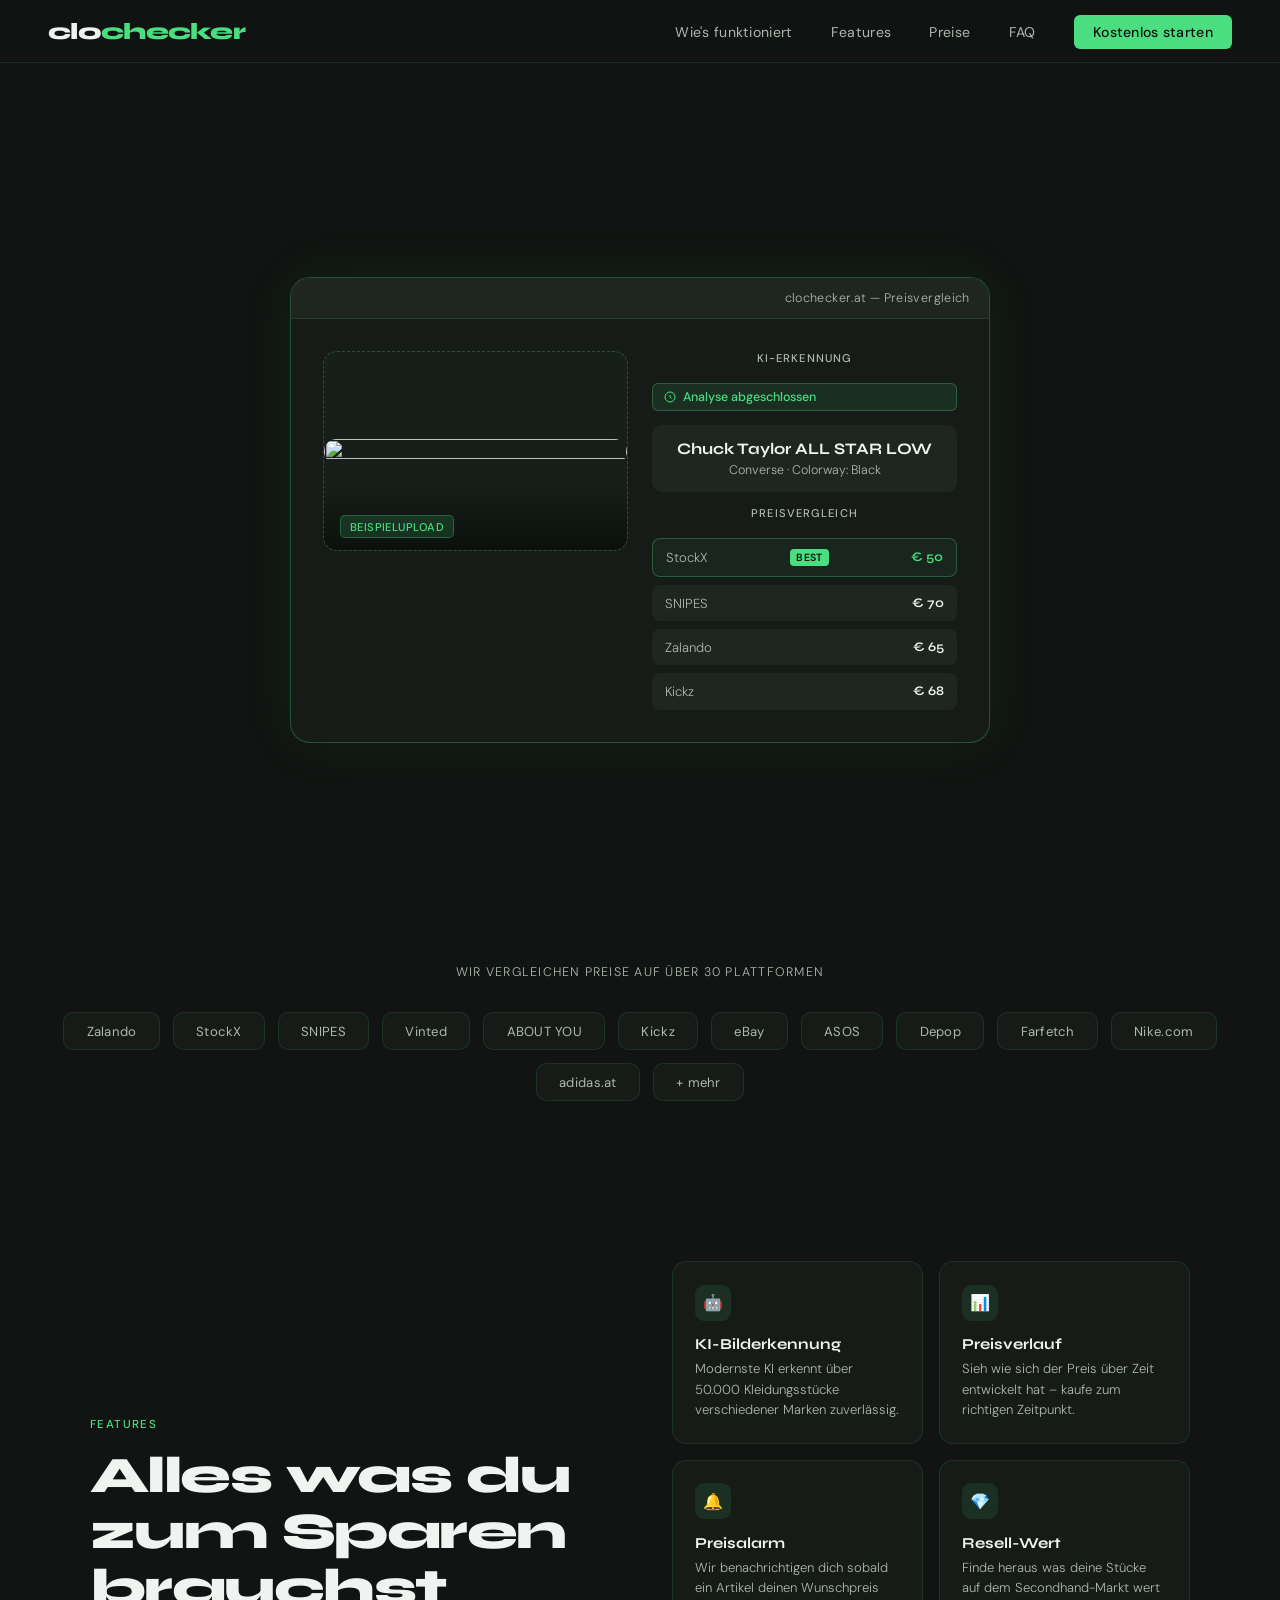
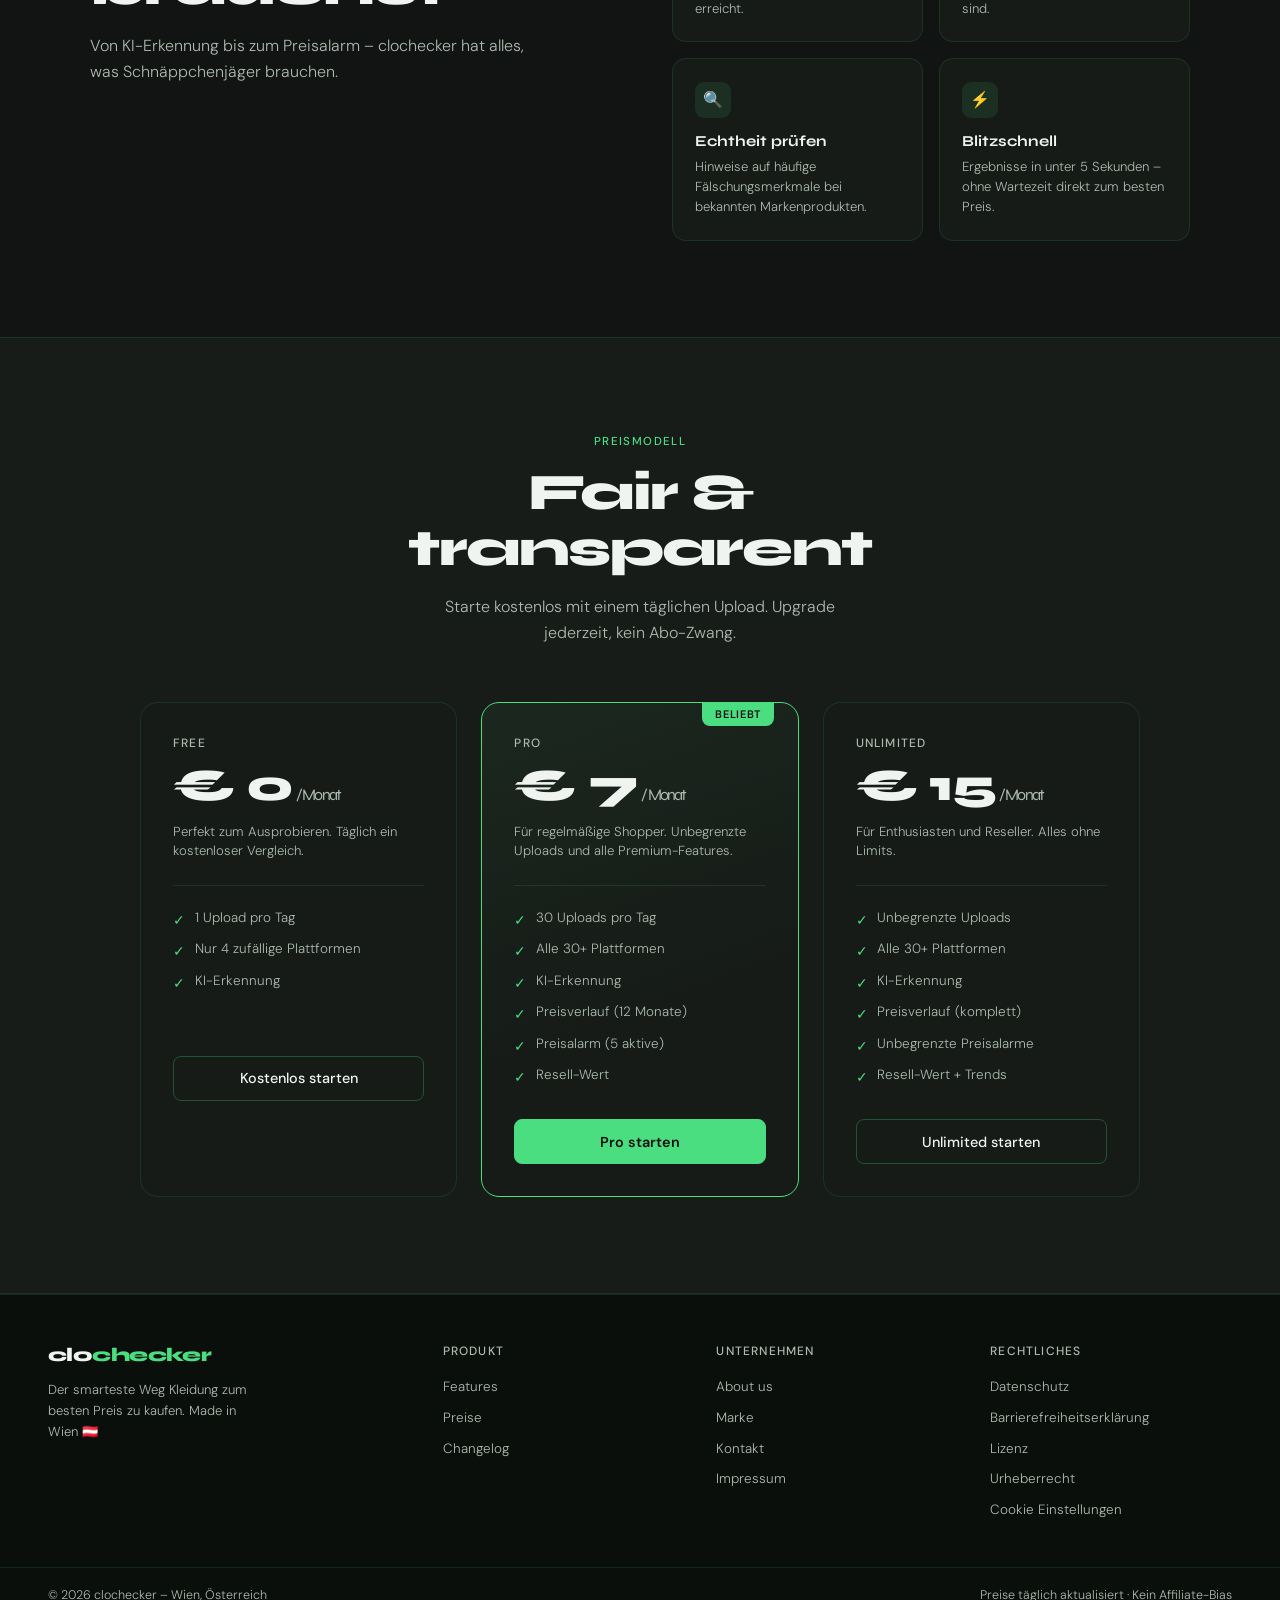
==== index.html @ 8868497a "Add files via upload" ====
<!DOCTYPE html>
<html lang="de">
<head>
<meta charset="UTF-8">
<meta name="viewport" content="width=device-width, initial-scale=1.0">
<title>clochecker – Preisvergleich für Kleidung</title>
<link href="https://fonts.googleapis.com/css2?family=Syne:wght@400;600;700;800&family=DM+Sans:ital,wght@0,300;0,400;0,500;1,300&display=swap" rel="stylesheet">
<link rel="stylesheet" href="style.css" type="text/css">
</head>
<body>

<!-- NAV -->
<nav>
  <a href="#" class="logo">clo<span>checker</span></a>
  <ul>
    <li><a href="#how">Wie's funktioniert</a></li>
    <li><a href="#features">Features</a></li>
    <li><a href="#pricing">Preise</a></li>
    <li><a href="#faq">FAQ</a></li>
    <li><a href="#" class="nav-cta">Kostenlos starten</a></li>
  </ul>
</nav>

  <!-- MOCK APP WINDOW -->
<section id="hero">
  <div class="upload-demo">
    <div class="upload-bar">
      <span>clochecker.at — Preisvergleich</span>
    </div>
    <div class="upload-content">
      <div class="upload-zone" style="padding:0; overflow:hidden; border-radius:14px; position:relative; min-height:200px;">
        <img
          src="https://upload.wikimedia.org/wikipedia/commons/a/a5/Black_Converse_sneakers.JPG?utm_source=commons.wikimedia.org&utm_campaign=index&utm_content=original"
          style="width:100%; height:100%; object-fit:cover; display:block; border-radius:13px;"
        >
        <div style="
          position:absolute; bottom:0; left:0; right:0;
          background: linear-gradient(transparent, rgba(11,15,12,0.92));
          padding: 2rem 1rem 0.8rem;
          display:flex; flex-direction:column; gap:0.35rem;
        ">
          <div style="display:flex;align-items:center;gap:0.4rem;">
            <div style="background:rgba(74,222,128,0.15);border:1px solid rgba(74,222,128,0.3);border-radius:5px;padding:0.2rem 0.55rem;font-size:0.7rem;color:var(--green);font-weight:500;letter-spacing:0.04em;">BEISPIELUPLOAD</div>
          </div>
        </div>
      </div>
      <div class="result-panel">
        <div class="result-label">KI-Erkennung</div>
        <div class="ai-tag">
          <svg width="12" height="12" viewBox="0 0 24 24" fill="none" stroke="currentColor" stroke-width="2"><circle cx="12" cy="12" r="10"/><path d="M12 8v4l3 3"/></svg>
          Analyse abgeschlossen
        </div>
        <div class="item-info">
          <div class="item-name">Chuck Taylor ALL STAR LOW</div>
          <div class="item-sub">Converse · Colorway: Black</div>
        </div>
        <div class="result-label">Preisvergleich</div>
        <div class="price-list">
          <div class="price-row best">
            <span class="shop">StockX</span>
            <span class="badge-best">BEST</span>
            <span class="price" style="color:var(--green)">€ 50</span>
          </div>
          <div class="price-row">
            <span class="shop">SNIPES</span>
            <span class="price">€ 70</span>
          </div>
          <div class="price-row">
            <span class="shop">Zalando</span>
            <span class="price">€ 65</span>
          </div>
          <div class="price-row">
            <span class="shop">Kickz</span>
            <span class="price">€ 68</span>
          </div>
        </div>
      </div>
    </div>
  </div>
</section>


<!-- PLATFORMS -->
<div id="platforms">
  <p>Wir vergleichen Preise auf über 30 Plattformen</p>
  <div class="platform-logos">
    <div class="plat">Zalando</div>
    <div class="plat">StockX</div>
    <div class="plat">SNIPES</div>
    <div class="plat">Vinted</div>
    <div class="plat">ABOUT YOU</div>
    <div class="plat">Kickz</div>
    <div class="plat">eBay</div>
    <div class="plat">ASOS</div>
    <div class="plat">Depop</div>
    <div class="plat">Farfetch</div>
    <div class="plat">Nike.com</div>
    <div class="plat">adidas.at</div>
    <div class="plat">+ mehr</div>
  </div>
</div>

<!-- FEATURES -->
<section id="features">
  <div class="inner">
    <div>
      <div class="section-tag">Features</div>
      <h2>Alles was du zum Sparen brauchst</h2>
      <p class="section-sub">Von KI-Erkennung bis zum Preisalarm – clochecker hat alles, was Schnäppchenjäger brauchen.</p>
    </div>
    <div class="features-grid">
      <div class="feat-card">
        <div class="feat-icon">🤖</div>
        <h4>KI-Bilderkennung</h4>
        <p>Modernste KI erkennt über 50.000 Kleidungsstücke verschiedener Marken zuverlässig.</p>
      </div>
      <div class="feat-card">
        <div class="feat-icon">📊</div>
        <h4>Preisverlauf</h4>
        <p>Sieh wie sich der Preis über Zeit entwickelt hat – kaufe zum richtigen Zeitpunkt.</p>
      </div>
      <div class="feat-card">
        <div class="feat-icon">🔔</div>
        <h4>Preisalarm</h4>
        <p>Wir benachrichtigen dich sobald ein Artikel deinen Wunschpreis erreicht.</p>
      </div>
      <div class="feat-card">
        <div class="feat-icon">💎</div>
        <h4>Resell-Wert</h4>
        <p>Finde heraus was deine Stücke auf dem Secondhand-Markt wert sind.</p>
      </div>
      <div class="feat-card">
        <div class="feat-icon">🔍</div>
        <h4>Echtheit prüfen</h4>
        <p>Hinweise auf häufige Fälschungsmerkmale bei bekannten Markenprodukten.</p>
      </div>
      <div class="feat-card">
        <div class="feat-icon">⚡</div>
        <h4>Blitzschnell</h4>
        <p>Ergebnisse in unter 5 Sekunden – ohne Wartezeit direkt zum besten Preis.</p>
      </div>
    </div>
  </div>
</section>

<!-- PRICING -->
<section id="pricing">
  <div class="inner">
    <div class="section-tag">Preismodell</div>
    <h2>Fair & transparent</h2>
    <p class="section-sub">Starte kostenlos mit einem täglichen Upload. Upgrade jederzeit, kein Abo-Zwang.</p>
    <div class="plans">

      <!-- FREE -->
      <div class="plan">
        <div class="plan-name">Free</div>
        <div class="plan-price">€ 0<span>/ Monat</span></div>
        <p class="plan-desc">Perfekt zum Ausprobieren. Täglich ein kostenloser Vergleich.</p>
        <hr class="plan-divider">
        <ul>
          <li><span class="check">✓</span> 1 Upload pro Tag</li>
          <li><span class="check">✓</span> Nur 4 zufällige Plattformen</li>
          <li><span class="check">✓</span> KI-Erkennung</li>
          <li> </li>
          <li> </li>
          <li> </li>
        </ul>
        <button class="plan-btn">Kostenlos starten</button>
      </div>

      <!-- PRO -->
      <div class="plan popular">
        <div class="popular-badge">Beliebt</div>
        <div class="plan-name">Pro</div>
        <div class="plan-price">€ 7<span>/ Monat</span></div>
        <p class="plan-desc">Für regelmäßige Shopper. Unbegrenzte Uploads und alle Premium-Features.</p>
        <hr class="plan-divider">
        <ul>
          <li><span class="check">✓</span> 30 Uploads pro Tag</li>
          <li><span class="check">✓</span> Alle 30+ Plattformen</li>
          <li><span class="check">✓</span> KI-Erkennung</li>
          <li><span class="check">✓</span> Preisverlauf (12 Monate)</li>
          <li><span class="check">✓</span> Preisalarm (5 aktive)</li>
          <li><span class="check">✓</span> Resell-Wert</li>
        </ul>
        <button class="plan-btn">Pro starten</button>
      </div>

      <!-- UNLIMITED -->
      <div class="plan">
        <div class="plan-name">Unlimited</div>
        <div class="plan-price">€ 15<span>/ Monat</span></div>
        <p class="plan-desc">Für Enthusiasten und Reseller. Alles ohne Limits.</p>
        <hr class="plan-divider">
        <ul>
          <li><span class="check">✓</span> Unbegrenzte Uploads</li>
          <li><span class="check">✓</span> Alle 30+ Plattformen</li>
          <li><span class="check">✓</span> KI-Erkennung</li>
          <li><span class="check">✓</span> Preisverlauf (komplett)</li>
          <li><span class="check">✓</span> Unbegrenzte Preisalarme</li>
          <li><span class="check">✓</span> Resell-Wert + Trends</li>
        </ul>
        <button class="plan-btn">Unlimited starten</button>
      </div>

    </div>
  </div>
</section>

<!-- FOOTER -->
<footer>
  <div class="footer-brand">
    <a href="#" class="logo">clo<span>checker</span></a>
    <p>Der smarteste Weg Kleidung zum besten Preis zu kaufen. Made in Wien 🇦🇹</p>
  </div>
  <div>
    <h5>Produkt</h5>
    <ul>
      <li><a href="#">Features</a></li>
      <li><a href="#">Preise</a></li>
      <li><a href="#">Changelog</a></li>
    </ul>
  </div>
  <div>
    <h5>Unternehmen</h5>
    <ul>
      <li><a href="aboutus.html">About us</a></li>
      <li><a href="#">Marke</a></li>
      <li><a href="kontakt.html">Kontakt</a></li>
      <li><a href="impressum.html">Impressum</a></li>
    </ul>
  </div>
  <div>
    <h5>Rechtliches</h5>
    <ul>
      <li><a href="datenschutz.html">Datenschutz</a></li>
      <li><a href="barrierefreiheit.html">Barrierefreiheitserklärung</a></li>
      <li><a href="lizenz.html">Lizenz</a></li>
      <li><a href="urheberrecht.html">Urheberrecht</a></li>
      <li><a href="#">Cookie Einstellungen</a></li>
    </ul> 
  </div>
</footer>
<div class="footer-bottom">
  <span>© 2026 clochecker – Wien, Österreich</span>
  <span>Preise täglich aktualisiert · Kein Affiliate-Bias</span>
</div>

<script>
  function toggleFaq(el) {
    const item = el.parentElement;
    const isOpen = item.classList.contains('open');
    document.querySelectorAll('.faq-item').forEach(i => i.classList.remove('open'));
    if (!isOpen) item.classList.add('open');
  }

  // Intersection Observer for fade-in animation
  const observer = new IntersectionObserver((entries) => {
    entries.forEach(e => {
      if (e.isIntersecting) {
        e.target.style.opacity = '1';
        e.target.style.transform = 'translateY(0)';
      }
    });
  }, { threshold: 0.1 });

  document.querySelectorAll('.step, .feat-card, .plan, .testi').forEach(el => {
    el.style.opacity = '0';
    el.style.transform = 'translateY(20px)';
    el.style.transition = 'opacity 0.5s ease, transform 0.5s ease, border-color 0.25s';
    observer.observe(el);
  });
</script>
</body>
</html>
---- style.css ----
:root {
    --green: #4ADE80;
    --green-mid: #22C55E;
    --green-dark: #16A34A;
    --green-subtle: #052e16;
    --bg: #111412;
    --bg2: #181c19;
    --bg3: #1f2620;
    --border: rgba(74,222,128,0.12);
    --border-strong: rgba(74,222,128,0.28);
    --text: #f0f4f1;
    --text-muted: #ACB9AE;
    --dark: #0b0f0c;
    --card-bg: #161b17;
  }

  *, *::before, *::after { box-sizing: border-box; margin: 0; padding: 0; }

  html { scroll-behavior: smooth; }

  body {
    background: var(--bg);
    color: var(--text);
    font-family: 'DM Sans', sans-serif;
    font-weight: 300;
    overflow-x: hidden;
    cursor: default;
  }

  /* ── SCROLLBAR ── */
  ::-webkit-scrollbar { width: 4px; }
  ::-webkit-scrollbar-track { background: var(--bg); }
  ::-webkit-scrollbar-thumb { background: var(--green-dark); border-radius: 2px; }

  /* ── NOISE OVERLAY ── */
  body::before {
    content: '';
    position: fixed; inset: 0;
    opacity: 0.028;
    pointer-events: none;
    z-index: 9999;
  }

  /* ── NAV ── */
  nav {
    position: fixed; top: 0; left: 0; right: 0; z-index: 100;
    display: flex; align-items: center; justify-content: space-between;
    padding: 1.1rem 3rem;
    background: rgba(17,20,18,0.82);
    backdrop-filter: blur(18px);
    border-bottom: 1px solid var(--border);
  }

  .logo {
    font-family: 'Syne', sans-serif;
    font-weight: 800;
    font-size: 1.45rem;
    letter-spacing: -0.03em;
    color: var(--text);
    text-decoration: none;
  }

  .logo span { color: var(--green); }

  nav ul {
    list-style: none;
    display: flex; gap: 2.4rem;
  }

  nav ul a {
    text-decoration: none;
    color: var(--text-muted);
    font-size: 0.88rem;
    font-weight: 400;
    letter-spacing: 0.02em;
    transition: color 0.2s;
  }

  nav ul a:hover { color: var(--green); }

  .nav-cta {
    background: var(--green);
    color: var(--dark) !important;
    font-weight: 500 !important;
    padding: 0.5rem 1.2rem;
    border-radius: 6px;
    transition: background 0.2s !important;
  }

  .nav-cta:hover { background: var(--green-mid) !important; color: var(--dark) !important; }

  /* ── HERO ── */
  #hero {
    min-height: 100vh;
    display: flex; flex-direction: column; align-items: center; justify-content: center;
    text-align: center;
    padding: 8rem 2rem 5rem;
    position: relative;
    overflow: hidden;
  }

  .hero-glow {
    position: absolute;
    width: 700px; height: 700px;
    border-radius: 50%;
    background: radial-gradient(circle, rgba(74,222,128,0.13) 0%, transparent 70%);
    top: 50%; left: 50%;
    transform: translate(-50%, -55%);
    pointer-events: none;
    animation: pulse 5s ease-in-out infinite;
  }

  @keyframes pulse {
    0%, 100% { transform: translate(-50%,-55%) scale(1); opacity: 1; }
    50% { transform: translate(-50%,-55%) scale(1.08); opacity: 0.75; }
  }

  .hero-badge {
    display: inline-flex; align-items: center; gap: 0.5rem;
    background: rgba(74,222,128,0.08);
    border: 1px solid var(--border-strong);
    border-radius: 100px;
    padding: 0.38rem 1rem;
    font-size: 0.78rem;
    color: var(--green);
    letter-spacing: 0.06em;
    text-transform: uppercase;
    font-weight: 500;
    margin-bottom: 2rem;
    animation: fadeUp 0.6s ease both;
  }

  .hero-badge .dot {
    width: 6px; height: 6px;
    background: var(--green);
    border-radius: 50%;
    animation: blink 1.8s ease-in-out infinite;
  }

  @keyframes blink { 0%,100% { opacity: 1; } 50% { opacity: 0.2; } }

  a {
    color: var(--text-muted);
  }

  h1 {
    font-family: 'Syne', sans-serif;
    font-size: clamp(3rem, 7vw, 6.2rem);
    font-weight: 800;
    line-height: 1.0;
    letter-spacing: -0.04em;
    max-width: 820px;
    animation: fadeUp 0.7s 0.1s ease both;
  }

  h1 em {
    font-style: normal;
    color: var(--green);
  }

  .hero-sub {
    margin-top: 1.6rem;
    font-size: 1.08rem;
    color: var(--text-muted);
    max-width: 520px;
    line-height: 1.65;
    animation: fadeUp 0.7s 0.2s ease both;
  }

  .hero-actions {
    margin-top: 2.6rem;
    display: flex; gap: 1rem; align-items: center;
    animation: fadeUp 0.7s 0.3s ease both;
  }

  .btn-primary {
    background: var(--green);
    color: var(--dark);
    font-family: 'DM Sans', sans-serif;
    font-weight: 600;
    font-size: 0.95rem;
    padding: 0.8rem 2rem;
    border: none; border-radius: 8px;
    cursor: pointer;
    transition: background 0.2s, transform 0.15s;
    letter-spacing: 0.01em;
  }

  .btn-primary:hover { background: var(--green-mid); transform: translateY(-1px); }

  .btn-ghost {
    background: transparent;
    color: var(--text-muted);
    font-family: 'DM Sans', sans-serif;
    font-weight: 400;
    font-size: 0.9rem;
    padding: 0.8rem 1.6rem;
    border: 1px solid var(--border-strong);
    border-radius: 8px;
    cursor: pointer;
    transition: border-color 0.2s, color 0.2s;
  }

  .btn-ghost:hover { border-color: var(--green); color: var(--green); }

  @keyframes fadeUp {
    from { opacity: 0; transform: translateY(22px); }
    to { opacity: 1; transform: translateY(0); }
  }

  /* ── UPLOAD DEMO ── */
  .upload-demo {
    margin-top: 4.5rem;
    width: min(700px, 90vw);
    background: var(--card-bg);
    border: 1px solid var(--border-strong);
    border-radius: 20px;
    overflow: hidden;
    animation: fadeUp 0.8s 0.4s ease both;
    box-shadow: 0 0 60px rgba(74,222,128,0.07);
  }

  .upload-bar {
    background: var(--bg3);
    padding: 0.75rem 1.2rem;
    display: flex; align-items: center; gap: 0.5rem;
    border-bottom: 1px solid var(--border);
  }

  .upload-bar span {
    font-size: 0.78rem;
    color: var(--text-muted);
    margin-left: auto;
    letter-spacing: 0.03em;
  }

  .upload-content {
    padding: 2rem;
    display: grid;
    grid-template-columns: 1fr 1fr;
    gap: 1.5rem;
    align-items: start;
  }

  .upload-zone {
    border: 1.5px dashed var(--border-strong);
    border-radius: 14px;
    padding: 2rem 1rem;
    display: flex; flex-direction: column; align-items: center; justify-content: center;
    gap: 0.8rem;
    cursor: pointer;
    transition: border-color 0.2s, background 0.2s;
    background: rgba(74,222,128,0.02);
    min-height: 200px;
    position: relative;
  }

  .upload-zone:hover { border-color: var(--green); background: rgba(74,222,128,0.05); }

  .upload-icon {
    width: 48px; height: 48px;
    border-radius: 12px;
    background: rgba(74,222,128,0.1);
    display: flex; align-items: center; justify-content: center;
  }

  .upload-icon svg { width: 22px; height: 22px; }

  .upload-zone p {
    font-size: 0.82rem;
    color: var(--text-muted);
    text-align: center;
    line-height: 1.5;
  }

  .upload-zone p strong { color: var(--green); font-weight: 500; }

  /* mock result */
  .result-panel { display: flex; flex-direction: column; gap: 0.9rem; }

  .result-label {
    font-size: 0.7rem;
    text-transform: uppercase;
    letter-spacing: 0.1em;
    color: var(--text-muted);
    font-weight: 500;
    margin-bottom: 0.2rem;
  }

  .ai-tag {
    display: inline-flex; align-items: center; gap: 0.4rem;
    background: rgba(74,222,128,0.1);
    border: 1px solid var(--border-strong);
    border-radius: 6px;
    padding: 0.3rem 0.7rem;
    font-size: 0.78rem;
    color: var(--green);
    font-weight: 500;
  }

  .item-info {
    background: var(--bg3);
    border-radius: 10px;
    padding: 0.9rem;
  }

  .item-name {
    font-family: 'Syne', sans-serif;
    font-weight: 700;
    font-size: 1rem;
  }

  .item-sub {
    font-size: 0.78rem;
    color: var(--text-muted);
    margin-top: 0.2rem;
  }

  .price-list { display: flex; flex-direction: column; gap: 0.5rem; }

  .price-row {
    display: flex; align-items: center; justify-content: space-between;
    background: var(--bg3);
    border-radius: 8px;
    padding: 0.6rem 0.8rem;
    font-size: 0.82rem;
  }

  .price-row .shop { color: var(--text-muted); }

  .price-row .price { font-weight: 600; font-family: 'Syne', sans-serif; }

  .price-row.best { border: 1px solid rgba(74,222,128,0.3); background: rgba(74,222,128,0.06); }
  .price-row.best .price { color: var(--green); }

  .badge-best {
    font-size: 0.65rem;
    background: var(--green);
    color: var(--dark);
    border-radius: 4px;
    padding: 0.15rem 0.4rem;
    font-weight: 600;
    letter-spacing: 0.04em;
  }

  /* ── SECTION SHARED ── */
  section { padding: 6rem 3rem; }

  .section-tag {
    font-size: 0.72rem;
    text-transform: uppercase;
    letter-spacing: 0.12em;
    color: var(--green);
    font-weight: 500;
    margin-bottom: 1rem;
  }

  h2 {
    font-family: 'Syne', sans-serif;
    font-size: clamp(2rem, 4vw, 3.2rem);
    font-weight: 800;
    letter-spacing: -0.03em;
    line-height: 1.1;
    max-width: 600px;
  }

  h2 span { color: var(--green); }

  .section-sub {
    margin-top: 1rem;
    color: var(--text-muted);
    font-size: 1rem;
    line-height: 1.65;
    max-width: 460px;
  }

  /* ── HOW IT WORKS ── */
  #how {
    background: var(--bg2);
    border-top: 1px solid var(--border);
    border-bottom: 1px solid var(--border);
  }

  #how .inner {
    max-width: 1100px;
    margin: 0 auto;
  }

  .steps {
    margin-top: 3.5rem;
    display: grid;
    grid-template-columns: repeat(3, 1fr);
    gap: 1.5rem;
  }

  .step {
    background: var(--card-bg);
    border: 1px solid var(--border);
    border-radius: 16px;
    padding: 2rem 1.8rem;
    position: relative;
    overflow: hidden;
    transition: border-color 0.25s, transform 0.25s;
  }

  .step:hover { border-color: var(--border-strong); transform: translateY(-3px); }

  .step::before {
    content: '';
    position: absolute;
    top: 0; left: 0; right: 0;
    height: 2px;
    background: linear-gradient(90deg, transparent, var(--green), transparent);
    opacity: 0;
    transition: opacity 0.3s;
  }

  .step:hover::before { opacity: 1; }

  .step-num {
    font-family: 'Syne', sans-serif;
    font-size: 3rem;
    font-weight: 800;
    color: rgba(74,222,128,0.12);
    line-height: 1;
    margin-bottom: 1.2rem;
  }

  .step h3 {
    font-family: 'Syne', sans-serif;
    font-size: 1.1rem;
    font-weight: 700;
    margin-bottom: 0.6rem;
    letter-spacing: -0.02em;
  }

  .step p { font-size: 0.88rem; color: var(--text-muted); line-height: 1.6; }

  /* ── FEATURES ── */
  #features .inner {
    max-width: 1100px;
    margin: 0 auto;
    display: grid;
    grid-template-columns: 1fr 1fr;
    gap: 4rem;
    align-items: center;
  }

  .features-grid {
    display: grid;
    grid-template-columns: 1fr 1fr;
    gap: 1rem;
  }

  .feat-card {
    background: var(--card-bg);
    border: 1px solid var(--border);
    border-radius: 14px;
    padding: 1.4rem;
    transition: border-color 0.25s;
  }

  .feat-card:hover { border-color: var(--border-strong); }

  .feat-icon {
    width: 36px; height: 36px;
    border-radius: 9px;
    background: rgba(74,222,128,0.1);
    display: flex; align-items: center; justify-content: center;
    margin-bottom: 0.9rem;
    font-size: 1rem;
  }

  .feat-card h4 {
    font-family: 'Syne', sans-serif;
    font-size: 0.95rem;
    font-weight: 700;
    margin-bottom: 0.4rem;
  }

  .feat-card p { font-size: 0.82rem; color: var(--text-muted); line-height: 1.55; }

  /* ── PRICING ── */
  #pricing {
    background: var(--bg2);
    border-top: 1px solid var(--border);
    border-bottom: 1px solid var(--border);
  }

  #pricing .inner {
    max-width: 1000px;
    margin: 0 auto;
    text-align: center;
  }

  #pricing h2, #pricing .section-sub { margin-left: auto; margin-right: auto; }

  .plans {
    margin-top: 3.5rem;
    display: grid;
    grid-template-columns: repeat(3, 1fr);
    gap: 1.5rem;
    text-align: left;
  }

  .plan {
    background: var(--card-bg);
    border: 1px solid var(--border);
    border-radius: 18px;
    padding: 2rem;
    position: relative;
    transition: transform 0.25s, border-color 0.25s;
  }

  .plan:hover { transform: translateY(-4px); }

  .plan.popular {
    border-color: var(--green);
    background: linear-gradient(160deg, rgba(74,222,128,0.06) 0%, var(--card-bg) 60%);
  }

  .popular-badge {
    position: absolute;
    top: -1px; right: 1.5rem;
    background: var(--green);
    color: var(--dark);
    font-size: 0.68rem;
    font-weight: 600;
    letter-spacing: 0.06em;
    text-transform: uppercase;
    padding: 0.3rem 0.8rem;
    border-radius: 0 0 8px 8px;
  }

  .plan-name {
    font-size: 0.75rem;
    text-transform: uppercase;
    letter-spacing: 0.1em;
    color: var(--text-muted);
    font-weight: 500;
    margin-bottom: 0.8rem;
  }

  .plan-price {
    font-family: 'Syne', sans-serif;
    font-size: 2.8rem;
    font-weight: 800;
    letter-spacing: -0.04em;
    line-height: 1;
  }

  .plan-price span { font-size: 1rem; font-weight: 400; color: var(--text-muted); margin-left: 0.2rem; }

  .plan-desc { font-size: 0.82rem; color: var(--text-muted); margin: 0.8rem 0 1.5rem; line-height: 1.5; }

  .plan-divider { border: none; border-top: 1px solid var(--border); margin-bottom: 1.4rem; }

  .plan ul { list-style: none; display: flex; flex-direction: column; gap: 0.65rem; }

  .plan li {
    display: flex; align-items: flex-start; gap: 0.6rem;
    font-size: 0.84rem;
    color: var(--text-muted);
    line-height: 1.4;
  }

  .plan li .check {
    color: var(--green);
    font-size: 0.9rem;
    flex-shrink: 0;
    margin-top: 1px;
  }

  .plan li.muted .check { color: #3a4a3c; }
  .plan li.muted { opacity: 0.45; }

  .plan-btn {
    margin-top: 2rem;
    width: 100%;
    padding: 0.78rem;
    border-radius: 8px;
    font-family: 'DM Sans', sans-serif;
    font-size: 0.9rem;
    font-weight: 500;
    cursor: pointer;
    transition: all 0.2s;
    border: 1px solid var(--border-strong);
    background: transparent;
    color: var(--text);
  }

  .plan-btn:hover { border-color: var(--green); color: var(--green); }

  .plan.popular .plan-btn {
    background: var(--green);
    border-color: var(--green);
    color: var(--dark);
    font-weight: 600;
  }

  .plan.popular .plan-btn:hover { background: var(--green-mid); }

  /* ── PLATFORMS ── */
  #platforms {
    padding: 4rem 3rem;
    text-align: center;
  }

  #platforms p {
    font-size: 0.78rem;
    text-transform: uppercase;
    letter-spacing: 0.1em;
    color: var(--text-muted);
    margin-bottom: 2rem;
  }

  .platform-logos {
    display: flex; flex-wrap: wrap;
    align-items: center; justify-content: center;
    gap: 0.8rem;
  }

  .plat {
    background: var(--card-bg);
    border: 1px solid var(--border);
    border-radius: 10px;
    padding: 0.6rem 1.4rem;
    font-size: 0.82rem;
    color: var(--text-muted);
    font-weight: 400;
    letter-spacing: 0.02em;
  }

  /* ── TESTIMONIALS ── */
  #testimonials {
    background: var(--bg2);
    border-top: 1px solid var(--border);
  }

  #testimonials .inner {
    max-width: 1100px;
    margin: 0 auto;
  }

  .testi-grid {
    margin-top: 3rem;
    display: grid;
    grid-template-columns: repeat(3, 1fr);
    gap: 1.2rem;
  }

  .testi {
    background: var(--card-bg);
    border: 1px solid var(--border);
    border-radius: 14px;
    padding: 1.6rem;
    transition: border-color 0.25s;
  }

  .testi:hover { border-color: var(--border-strong); }

  .testi-stars { color: var(--green); font-size: 0.85rem; margin-bottom: 0.9rem; letter-spacing: 0.1em; }

  .testi-text {
    font-size: 0.88rem;
    color: var(--text);
    line-height: 1.6;
    margin-bottom: 1.2rem;
    font-style: italic;
  }

  .testi-author { display: flex; align-items: center; gap: 0.7rem; }

  .testi-avatar {
    width: 32px; height: 32px;
    border-radius: 50%;
    background: var(--bg3);
    display: flex; align-items: center; justify-content: center;
    font-size: 0.75rem;
    color: var(--green);
    font-weight: 600;
    border: 1px solid var(--border-strong);
  }

  .testi-name { font-size: 0.82rem; font-weight: 500; }
  .testi-loc { font-size: 0.75rem; color: var(--text-muted); }

  /* ── FAQ ── */
  #faq .inner {
    max-width: 700px;
    margin: 0 auto;
    text-align: center;
  }

  #faq h2, #faq .section-sub { margin-left: auto; margin-right: auto; }

  .faq-list {
    margin-top: 2.5rem;
    text-align: left;
    display: flex;
    flex-direction: column;
    gap: 0.8rem;
  }

  .faq-item {
    background: var(--card-bg);
    border: 1px solid var(--border);
    border-radius: 12px;
    overflow: hidden;
  }

  .faq-q {
    padding: 1.1rem 1.4rem;
    display: flex; justify-content: space-between; align-items: center;
    cursor: pointer;
    font-size: 0.92rem;
    font-weight: 500;
    gap: 1rem;
    transition: color 0.2s;
  }

  .faq-q:hover { color: var(--green); }

  .faq-q .arrow {
    color: var(--green);
    font-size: 1.1rem;
    flex-shrink: 0;
    transition: transform 0.25s;
  }

  .faq-a {
    max-height: 0;
    overflow: hidden;
    transition: max-height 0.35s ease, padding 0.2s;
    font-size: 0.86rem;
    color: var(--text-muted);
    line-height: 1.65;
    padding: 0 1.4rem;
  }

  .faq-item.open .faq-a { max-height: 200px; padding: 0 1.4rem 1.2rem; }
  .faq-item.open .arrow { transform: rotate(45deg); }
  .faq-item.open { border-color: var(--border-strong); }

  /* ── CTA BANNER ── */
  #cta {
    padding: 6rem 3rem;
    text-align: center;
    position: relative;
    overflow: hidden;
  }

  #cta::before {
    content: '';
    position: absolute;
    width: 600px; height: 600px;
    border-radius: 50%;
    background: radial-gradient(circle, rgba(74,222,128,0.09) 0%, transparent 70%);
    top: 50%; left: 50%;
    transform: translate(-50%, -50%);
    pointer-events: none;
  }

  #cta h2 { max-width: 560px; margin: 0 auto; }
  #cta .section-sub { margin: 1rem auto 2.5rem; }

  /* ── FOOTER ── */
  footer {
    background: var(--dark);
    border-top: 1px solid var(--border);
    padding: 3rem;
    display: grid;
    grid-template-columns: 1.5fr 1fr 1fr 1fr;
    gap: 2rem;
  }

  .footer-brand .logo { font-size: 1.2rem; display: block; margin-bottom: 0.8rem; }

  .footer-brand p { font-size: 0.82rem; color: var(--text-muted); line-height: 1.6; max-width: 200px; }

  footer h5 {
    font-size: 0.75rem;
    text-transform: uppercase;
    letter-spacing: 0.1em;
    color: var(--text-muted);
    font-weight: 500;
    margin-bottom: 1rem;
  }

  footer ul { list-style: none; display: flex; flex-direction: column; gap: 0.6rem; }

  footer ul a {
    text-decoration: none;
    color: var(--text-muted);
    font-size: 0.84rem;
    transition: color 0.2s;
  }

  footer ul a:hover { color: var(--green); }

  .footer-bottom {
    background: var(--dark);
    border-top: 1px solid var(--border);
    padding: 1.2rem 3rem;
    display: flex;
    justify-content: space-between;
    align-items: center;
    font-size: 0.78rem;
    color: var(--text-muted);
  }

  /* ── RESPONSIVE ── */
  @media (max-width: 900px) {
    nav { padding: 1rem 1.5rem; }
    nav ul { display: none; }
    section { padding: 4rem 1.5rem; }
    .steps, .plans, .testi-grid { grid-template-columns: 1fr; }
    #features .inner { grid-template-columns: 1fr; gap: 2rem; }
    .upload-content { grid-template-columns: 1fr; }
    footer { grid-template-columns: 1fr 1fr; }
    .footer-bottom { flex-direction: column; gap: 0.5rem; }
  }
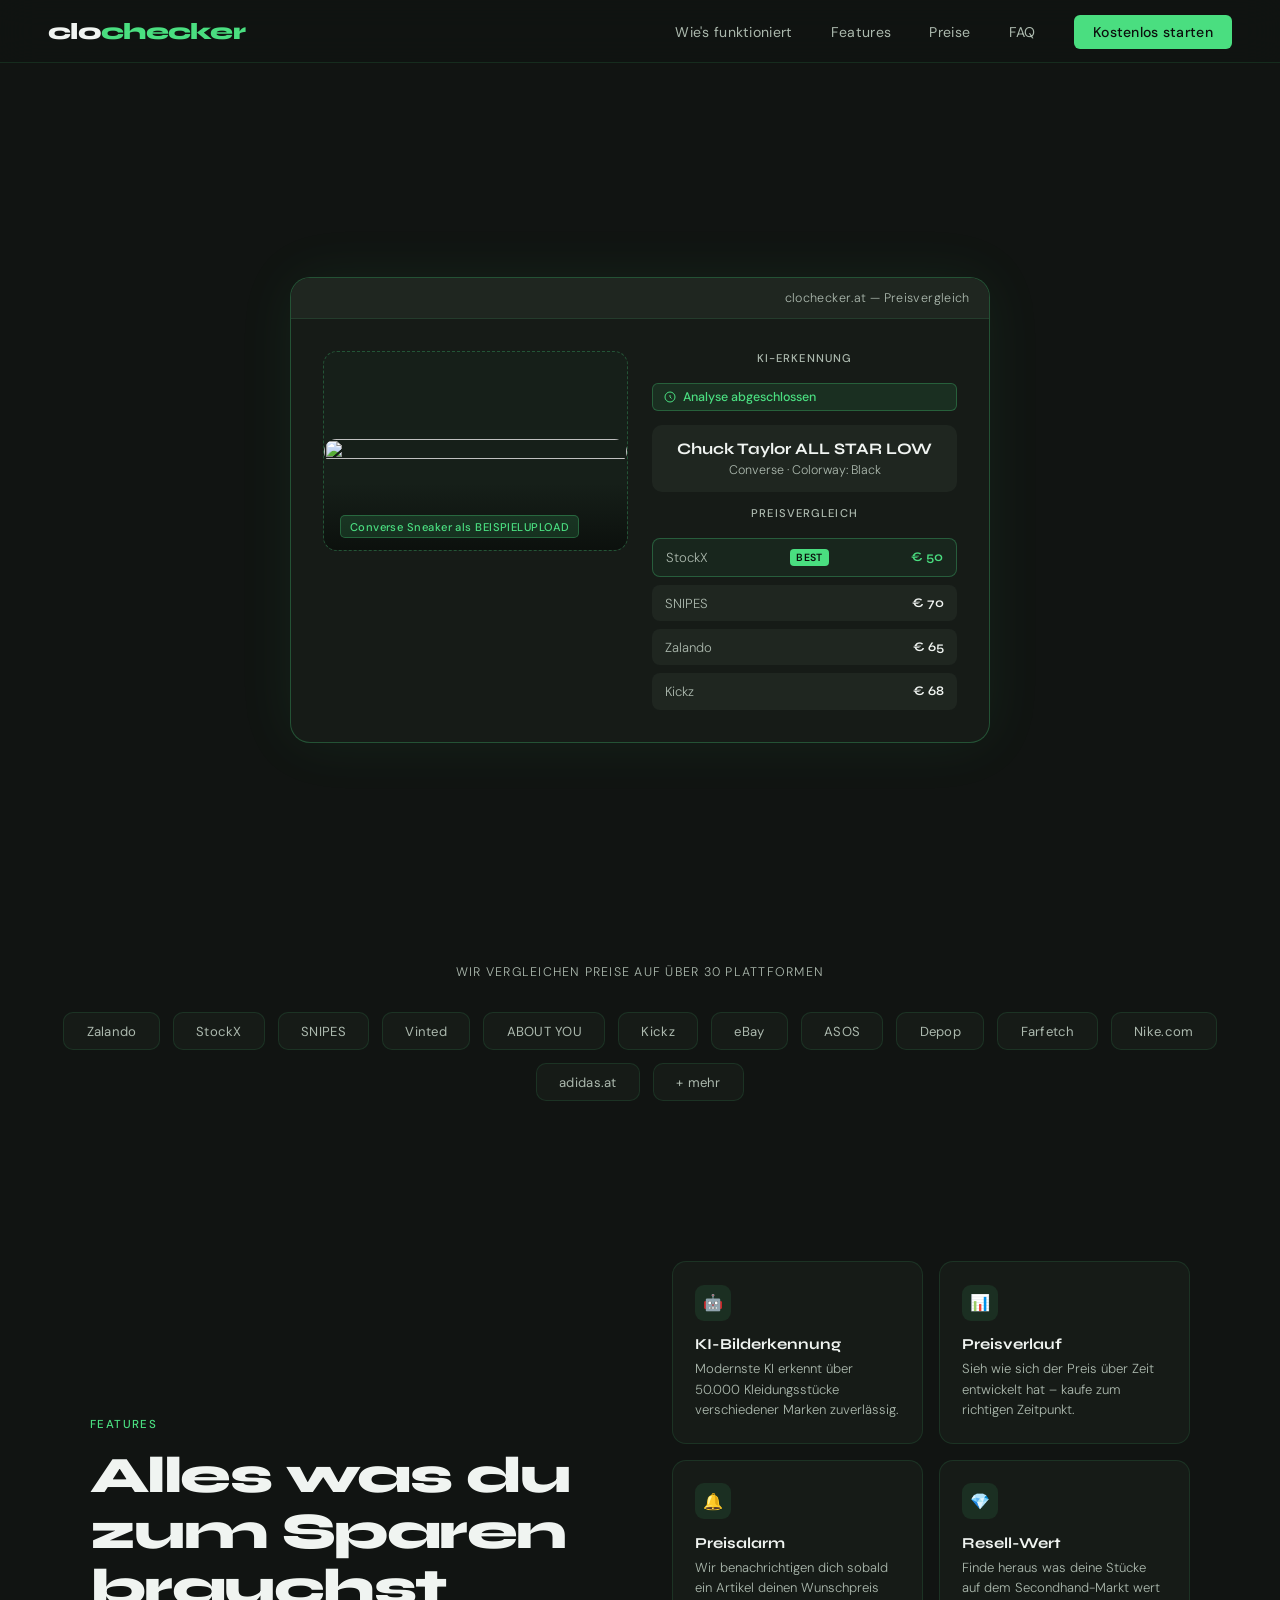
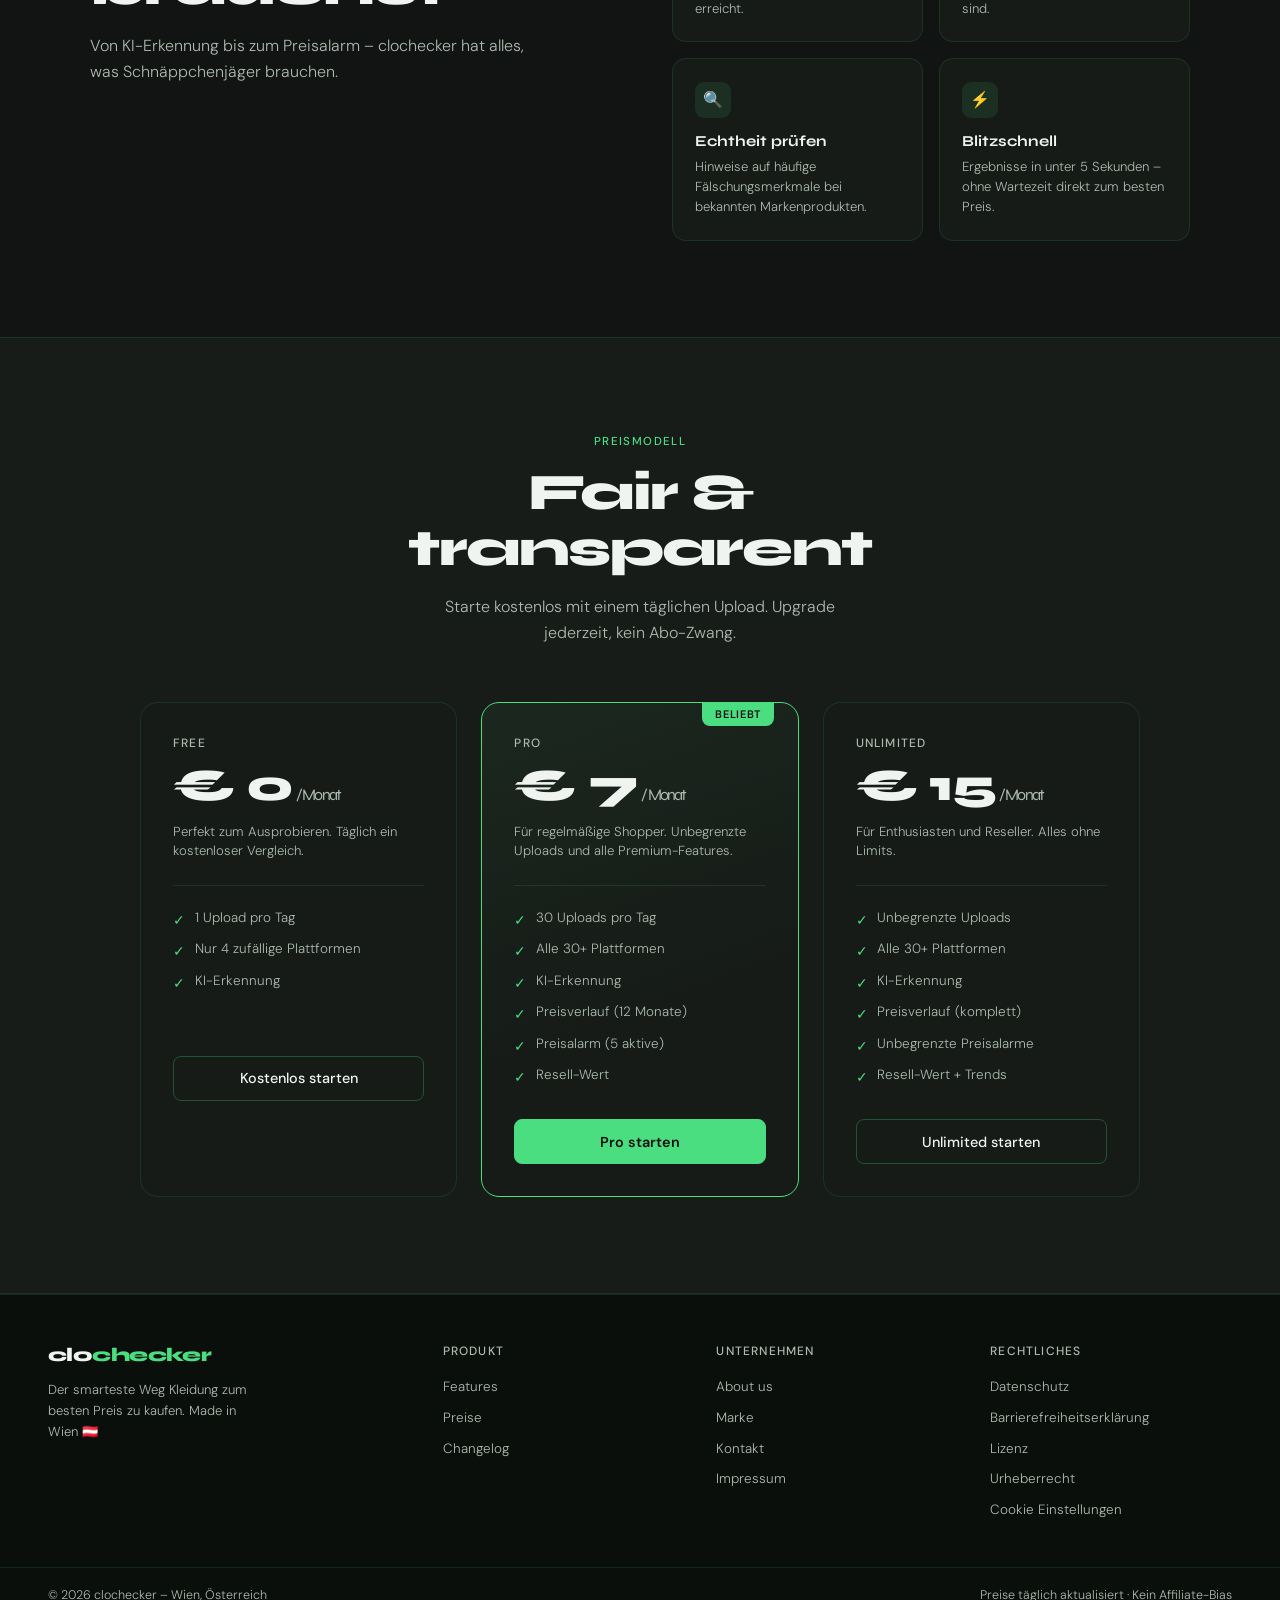
==== commit fdc39688: "Update index.html" ====
--- a/index.html
+++ b/index.html
@@ -40,7 +40,7 @@
           display:flex; flex-direction:column; gap:0.35rem;
         ">
           <div style="display:flex;align-items:center;gap:0.4rem;">
-            <div style="background:rgba(74,222,128,0.15);border:1px solid rgba(74,222,128,0.3);border-radius:5px;padding:0.2rem 0.55rem;font-size:0.7rem;color:var(--green);font-weight:500;letter-spacing:0.04em;">BEISPIELUPLOAD</div>
+            <div style="background:rgba(74,222,128,0.15);border:1px solid rgba(74,222,128,0.3);border-radius:5px;padding:0.2rem 0.55rem;font-size:0.7rem;color:var(--green);font-weight:500;letter-spacing:0.04em;">Converse Sneaker als BEISPIELUPLOAD</div>
           </div>
         </div>
       </div>
